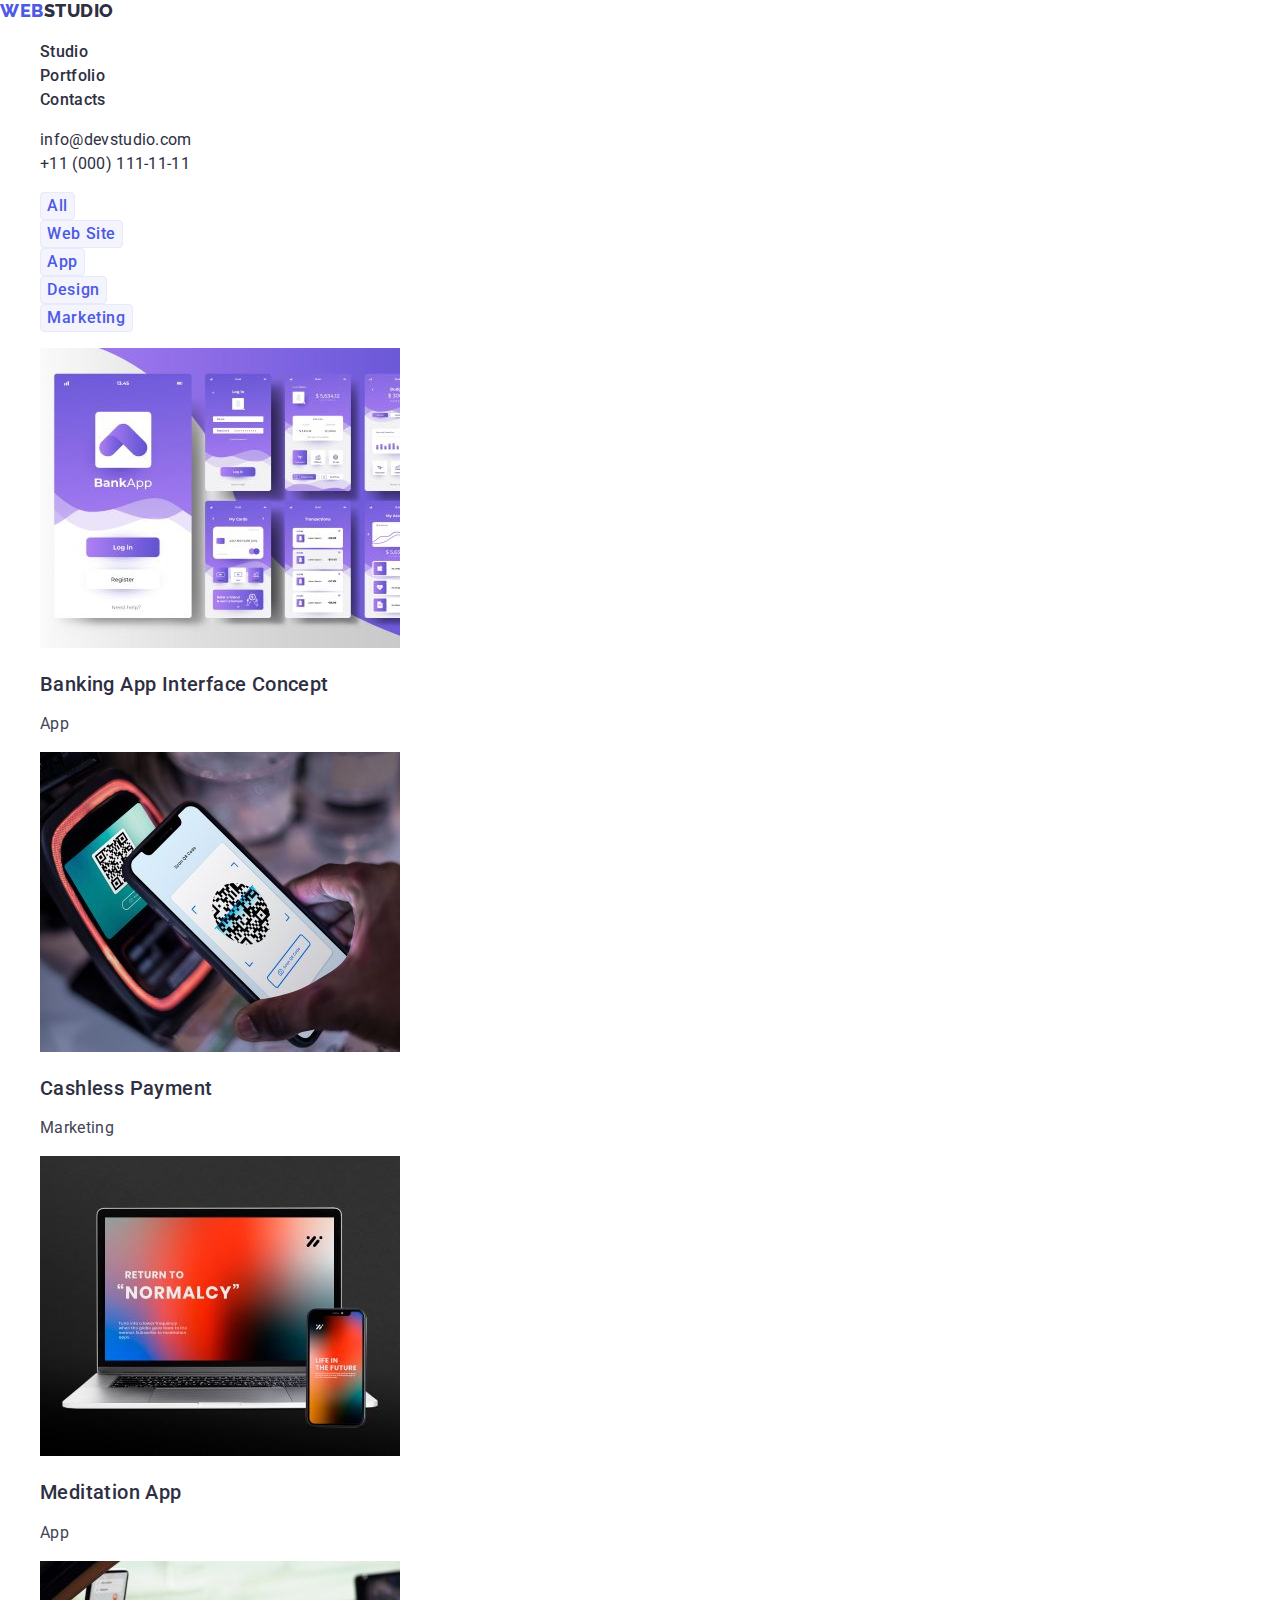
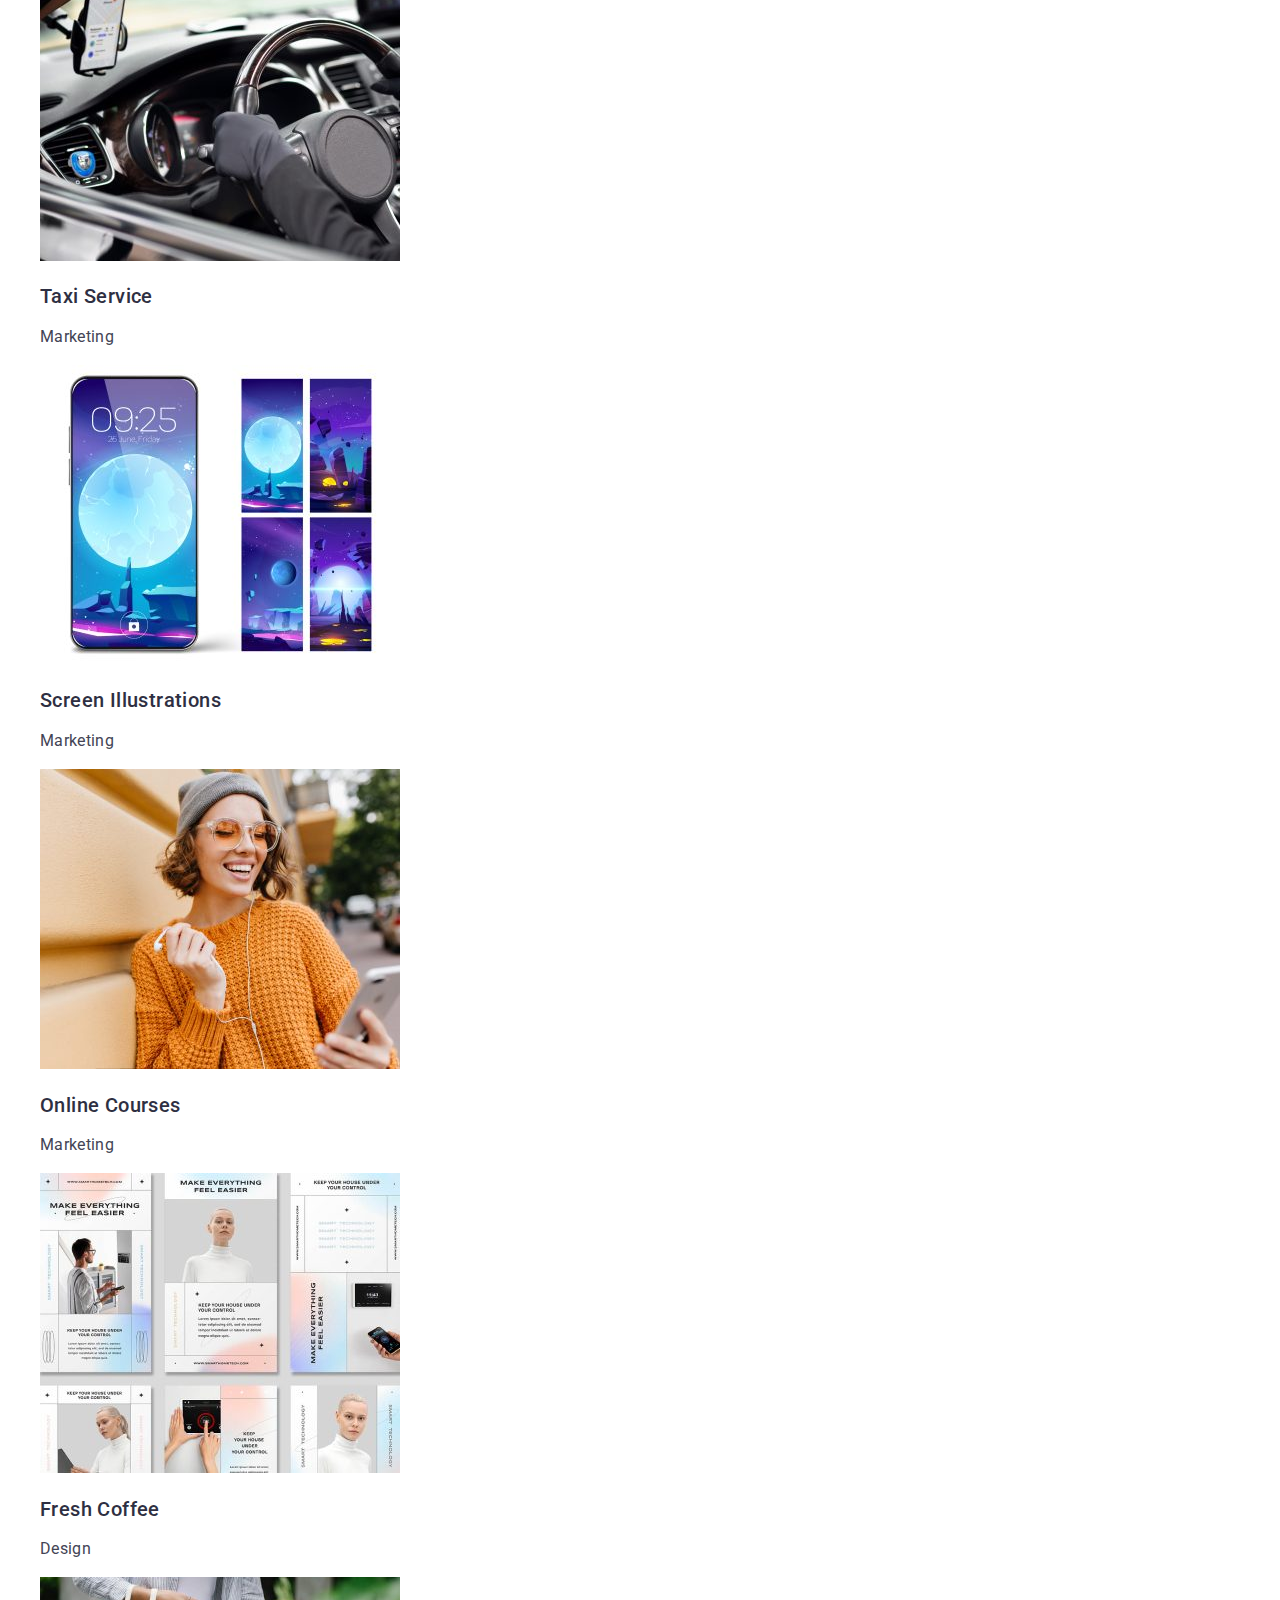
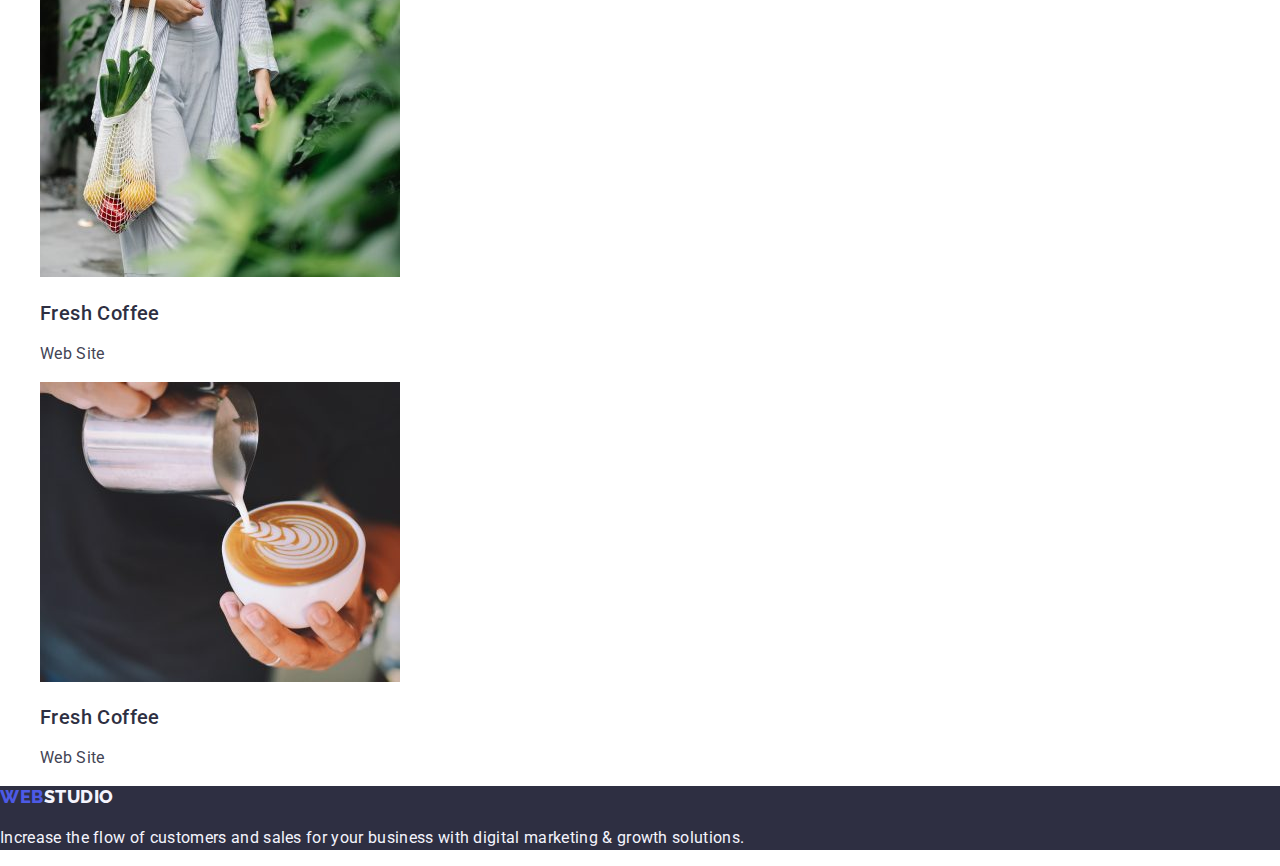
==== portfolio.html @ 171f9cbe "add initial files from previous work" ====
<!DOCTYPE html>
<html lang="en">
  <head>
    <meta charset="UTF-8" />
    <meta name="viewport" content="width=device-width, initial-scale=1.0" />

    <link rel="preconnect" href="https://fonts.googleapis.com" />
    <link rel="preconnect" href="https://fonts.gstatic.com" crossorigin />
    <link
      href="https://fonts.googleapis.com/css2?family=Raleway:ital,wght@0,800;1,800&family=Roboto:wght@400;500;700&display=swap"
      rel="stylesheet"
    />

    <link
      rel="stylesheet"
      href="https://cdn.jsdelivr.net/npm/modern-normalize@2.0.0/modern-normalize.min.css"
    />

    <link rel="stylesheet" href="./css/styles.css" />

    <title>Portfolio</title>
  </head>
  <body>
    <header class="header-portfolio">
      <nav class="header-portfolio-nav">
        <a class="link nav-logo" href="./index.html"
          >Web<span class="header-second-logo">Studio</span></a
        >
        <ul class="list nav-list">
          <li class="nav-list-item">
            <a class="link nav-item-link" href="./index.html">Studio</a>
          </li>
          <li class="nav-list-item">
            <a class="link nav-item-link" href="./portfolio.html">Portfolio</a>
          </li>
          <li class="nav-list-item">
            <a class="link nav-item-link" href="">Contacts</a>
          </li>
        </ul>
      </nav>
      <addres class="header-portfolio-address">
        <ul class="list address-list">
          <li class="address-list-item">
            <a class="link address-item-link" href="mailto:info@devstudio.com"
              >info@devstudio.com</a
            >
          </li>
          <li class="address-list-item">
            <a class="link address-item-link" href="tel:+110001111111"
              >+11 (000) 111-11-11</a
            >
          </li>
        </ul>
      </addres>
    </header>
    <main class="main-portfolio">
      <section class="main-projects">
        <h1 class="visually-hidden">Projects</h1>

        <ul class="list projects-filter-list">
          <li class="filter-list-item">
            <button class="btn filter-item-btn" type="button">All</button>
          </li>
          <li class="filter-list-item">
            <button class="btn filter-item-btn" type="button">Web Site</button>
          </li>
          <li class="filter-list-item">
            <button class="btn filter-item-btn" type="button">App</button>
          </li>
          <li class="filter-list-item">
            <button class="btn filter-item-btn" type="button">Design</button>
          </li>
          <li class="filter-list-item">
            <button class="btn filter-item-btn" type="button">Marketing</button>
          </li>
        </ul>
        <ul class="list projects-list">
          <li class="projects-list-item">
            <img
              class="projects-item-img"
              src="./images/portfolio/img-1.jpg"
              alt="Banking App Interface"
              width="360"
              height="300"
            />
            <h2 class="subtitle projects-item-title">
              Banking App Interface Concept
            </h2>
            <p class="projects-item-text">App</p>
          </li>
          <li class="projects-list-item">
            <img
              class="projects-item-img"
              src="./images/portfolio/img-2.jpg"
              alt="Cashless Payment"
            />
            <h2 class="subtitle projects-item-title">Cashless Payment</h2>
            <p class="projects-item-text">Marketing</p>
          </li>
          <li class="projects-list-item">
            <img
              class="projects-item-img"
              src="./images/portfolio/img-3.jpg"
              alt="Meditation App"
            />
            <h2 class="subtitle projects-item-title">Meditation App</h2>
            <p class="projects-item-text">App</p>
          </li>
          <li class="projects-list-item">
            <img
              class="projects-item-img"
              src="./images/portfolio/img-4.jpg"
              alt="Taxi Service"
            />
            <h2 class="subtitle projects-item-title">Taxi Service</h2>
            <p class="projects-item-text">Marketing</p>
          </li>
          <li class="projects-list-item">
            <img
              class="projects-item-img"
              src="./images/portfolio/img-5.jpg"
              alt="Screen Illustrations"
            />
            <h2 class="subtitle projects-item-title">Screen Illustrations</h2>
            <p class="projects-item-text">Marketing</p>
          </li>
          <li class="projects-list-item">
            <img
              class="projects-item-img"
              src="./images/portfolio/img-6.jpg"
              alt="Online Courses"
            />
            <h2 class="subtitle projects-item-title">Online Courses</h2>
            <p class="projects-item-text">Marketing</p>
          </li>
          <li class="projects-list-item">
            <img
              class="projects-item-img"
              src="./images/portfolio/img-7.jpg"
              alt="Fresh Coffee"
            />
            <h2 class="subtitle projects-item-title">Fresh Coffee</h2>
            <p class="projects-item-text">Design</p>
          </li>
          <li class="projects-list-item">
            <img
              class="projects-item-img"
              src="./images/portfolio/img-8.jpg"
              alt="Fresh Coffee"
            />
            <h2 class="subtitle projects-item-title">Fresh Coffee</h2>
            <p class="projects-item-text">Web Site</p>
          </li>
          <li class="projects-list-item">
            <img
              class="projects-item-img"
              src="./images/portfolio/img-9.jpg"
              alt="Fresh Coffee"
            />
            <h2 class="subtitle projects-item-title">Fresh Coffee</h2>
            <p class="projects-item-text">Web Site</p>
          </li>
        </ul>
      </section>
    </main>
    <footer class="footer-portfolio">
      <a class="link footer-portfolio-logo" href="./index.html"
        >Web<span class="footer-second-logo">Studio</span></a
      >
      <p class="footer-portfolio-text">
        Increase the flow of customers and sales for your business with digital
        marketing & growth solutions.
      </p>
    </footer>
  </body>
</html>
---- css/styles.css ----
:root {
    --title-color: #2E2F42;       /* title,button, logo, background */
    --accent-color: #404BBF;      /* hover,focus */
    --text-color: #434455;        /* text and address*/
    --back-hero-color: #FFFFFF;   /* hero's text, background and text(hover,focus)*/
    --back-footer-color: #F4F4FD; /* logo, btn(background -text and -color)*/
    --logo-btn-color: #4D5AE5;    /* logo,btn text and background*/
    --logo-border-color: #e7e9fc;/* logo-footer,btn border*/
    --title-hero-weight: 500;
}

body{
    font-family: 'Roboto', sans-serif;
    font-size: 16px;
    line-height: 1.5;
    letter-spacing: 0.32px;
    color: var(--title-color)
}

.title {
    font-size: 36px;
    line-height: 1.11;
    letter-spacing: 0.72px;
    text-transform: capitalize;
}

.subtitle {
    font-weight: var(--title-hero-weight);
    font-size: 20px;
    line-height: 1.2;
    letter-spacing: 0.4px;
}

.link {
    text-decoration: none;
}

.list {
    list-style-type: none;
}

.btn {
    font-family: inherit;
    font-weight: var(--title-hero-weight);
    line-height: inherit;
    letter-spacing: 0.64px;
    cursor: pointer;
}

/* #region Header */

/* .header-studio {} */

/* .header-studio-nav {} */


.nav-logo,
.footer-studio-logo,
.footer-portfolio-logo {
    color: var(--logo-btn-color);
    font-family: Raleway;
    font-size: 18px;
    font-weight: 800;
    line-height: 1.17;
    letter-spacing: 0.54px;
    text-transform: uppercase;
}

.header-second-logo {
    color: var(--title-color);
}

/* .nav-list {} */

/* .nav-list-item {} */

.nav-item-link {
    color: inherit;
    font-weight: var(--title-hero-weight);
}

.nav-item-link:hover,
.nav-item-link:focus {
    color: var(--accent-color);
}

/* .header-studio-address {} */

/* .address-list {} */

/* .adress-list-item {} */

.address-item-link {
    color: inherit;
    font-style: normal;
}

.address-item-link:hover,
.address-item-link:focus {
    color: var(--accent-color);
}

/* #endregion */

/* #region Hero */
.hero {
    background: var(--title-color);
}

.hero-title {
    color: var(--back-hero-color);

    font-size: 56px;
    line-height: 1.07;
    letter-spacing: 1.12px;
}

.hero-btn {
    width: 169px;
    height: 56px;
    border-radius: 4px;
    color: var(--back-hero-color);
    background: var(--logo-btn-color);
    box-shadow: 0px 4px 4px rgba(0, 0, 0, 0.15);
}

.hero-btn:hover,
.hero-btn:focus {
    background: var(--accent-color);
}

/* #endregion */

/* #region Feature */

/* .features {} */

.visually-hidden {
    position: absolute;
    white-space: nowrap;
    width: 1px;
    height: 1px;
    overflow: hidden;
    border: 0;
    padding: 0;
    clip: rect(0 0 0 0);
    clip-path: inset(50%);
    margin: -1px;
}

/* .fratures-list {} */

/* .features-list-item {} */

/* .features-item-title {} */

/* .features-item-text {} */

/* #endregion */

/* #region Products */
/* .products {} */

/* .products-title {} */

/* .products-list {} */

/* .products-list-item {} */

/* .products-item-img {} */
/* #endregion Products */

/* #region Team */
.team {
    background: var(--back-footer-color);  
}

/* .team-title {} */

/* .team-list {} */

.team-list-item {
    border-radius: 0px 0px 4px 4px;
    background: var(--back-hero-color);
    box-shadow: 0px 2px 1px 0px rgba(46, 47, 66, 0.08), 0px 1px 1px 0px rgba(46, 47, 66, 0.16), 0px 1px 6px 0px rgba(46, 47, 66, 0.08);
}

/* .team-item-img {} */

/* .team-item-title {} */

.team-item-text {
    color: var(--text-color)
}

/* #endregion Team */

/* #region Studio Footer */
.footer-studio,
.footer-portfolio{
    background: var(--title-color);
}

.footer-second-logo {
    color: var(--back-footer-color);
}

.footer-studio-text,
.footer-portfolio-text {
    color: var(--back-footer-color);
}

/* #endregion Studio Footer */



/* Portfolio */

/* #region Header */
/* .header-portfolio {} */

/* .header-portfolio-nav {} */

/* .header-portfolio-address {} */

/* #endregion Header */

/* #region Projects Portfolio */
/* .main-portfolio {} */

/* .main-projects {} */

/* .projects-filter-list {} */

/* .filter-list-item {} */

.filter-item-btn {
    color: var(--logo-btn-color);
    font-weight: var(--title-hero-weight);
    letter-spacing: 0.64px;

    border-radius: 4px;
    border: 1px solid var(--logo-border-color);
    background-color: var(--back-footer-color);
}

.filter-item-btn:hover,
.filter-item-btn:focus {
    color: var(--back-hero-color);

    background: var(--accent-color);
    box-shadow: 0px 2px 2px 0px rgba(0, 0, 0, 0.12), 0px 2px 1px 0px rgba(0, 0, 0, 0.08), 0px 3px 1px 0px rgba(0, 0, 0, 0.10);
}

/* .projects-list {} */

/* .projects-list-item {} */

/* .projects-item-img {} */

/* .projects-item-title {} */

.projects-item-text {
    color: var(--text-color);
}
/* #endregion Project Portfolio */

/* #region Portfolio Footer */
/* #endregion Portfolio Footer */
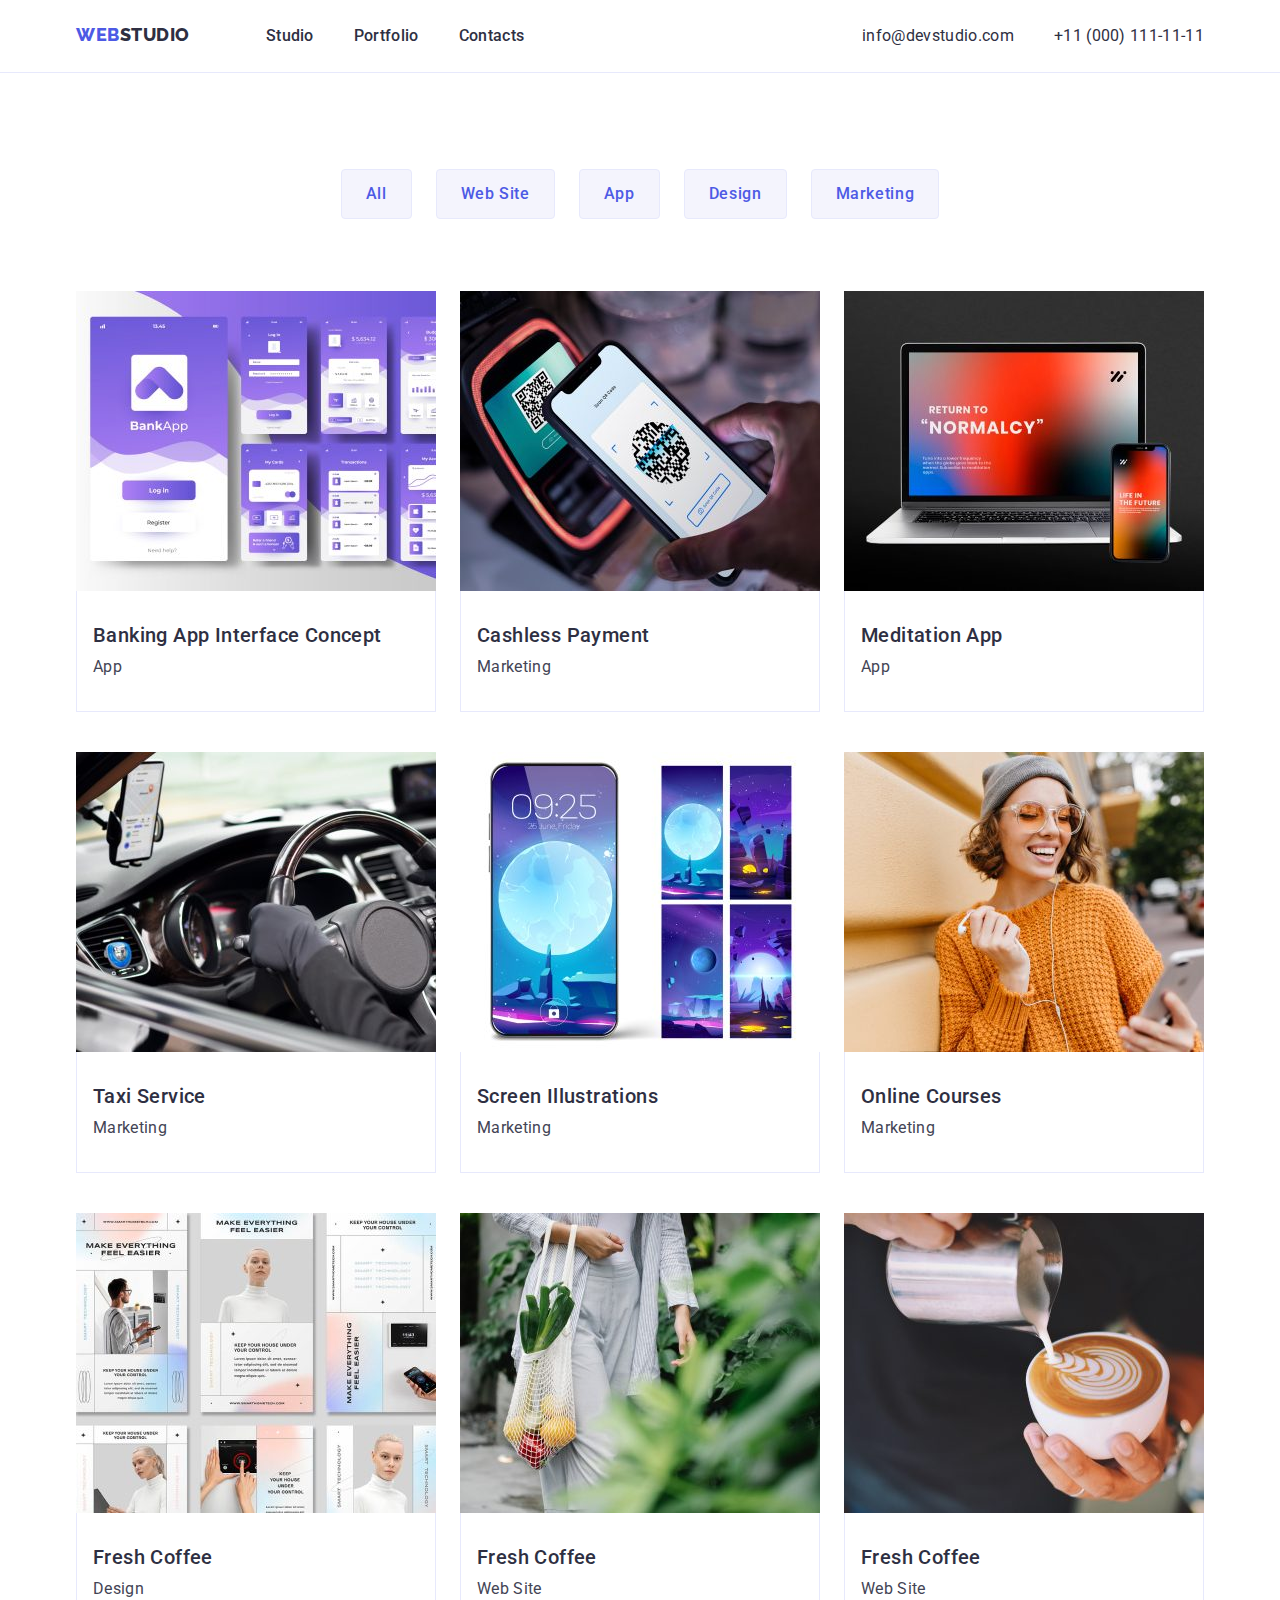
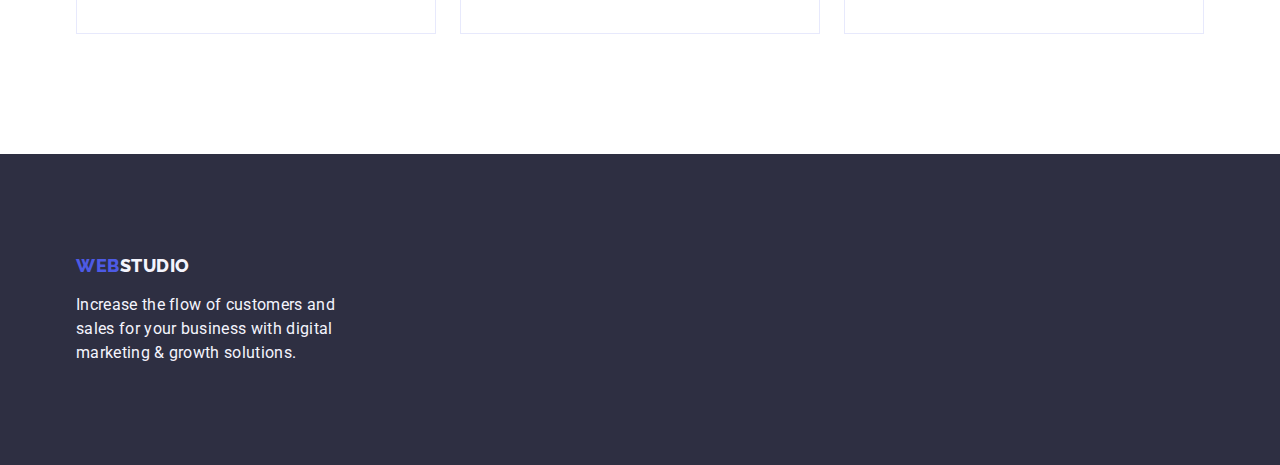
==== commit b15078c9: "add containers, margins, paddings and flex-containers" ====
--- a/portfolio.html
+++ b/portfolio.html
@@ -22,155 +22,187 @@
   </head>
   <body>
     <header class="header-portfolio">
-      <nav class="header-portfolio-nav">
-        <a class="link nav-logo" href="./index.html"
-          >Web<span class="header-second-logo">Studio</span></a
-        >
-        <ul class="list nav-list">
-          <li class="nav-list-item">
-            <a class="link nav-item-link" href="./index.html">Studio</a>
-          </li>
-          <li class="nav-list-item">
-            <a class="link nav-item-link" href="./portfolio.html">Portfolio</a>
-          </li>
-          <li class="nav-list-item">
-            <a class="link nav-item-link" href="">Contacts</a>
-          </li>
-        </ul>
-      </nav>
-      <addres class="header-portfolio-address">
-        <ul class="list address-list">
-          <li class="address-list-item">
-            <a class="link address-item-link" href="mailto:info@devstudio.com"
-              >info@devstudio.com</a
-            >
-          </li>
-          <li class="address-list-item">
-            <a class="link address-item-link" href="tel:+110001111111"
-              >+11 (000) 111-11-11</a
-            >
-          </li>
-        </ul>
-      </addres>
+      <div class="container">
+        <nav class="header-portfolio-nav">
+          <a class="link nav-logo" href="./index.html"
+            >Web<span class="header-second-logo">Studio</span></a
+          >
+          <ul class="list nav-list">
+            <li class="nav-list-item">
+              <a class="link nav-item-link" href="./index.html">Studio</a>
+            </li>
+            <li class="nav-list-item">
+              <a class="link nav-item-link" href="./portfolio.html"
+                >Portfolio</a
+              >
+            </li>
+            <li class="nav-list-item">
+              <a class="link nav-item-link" href="">Contacts</a>
+            </li>
+          </ul>
+        </nav>
+        <addres class="header-portfolio-address">
+          <ul class="list address-list">
+            <li class="address-list-item">
+              <a class="link address-item-link" href="mailto:info@devstudio.com"
+                >info@devstudio.com</a
+              >
+            </li>
+            <li class="address-list-item">
+              <a class="link address-item-link" href="tel:+110001111111"
+                >+11 (000) 111-11-11</a
+              >
+            </li>
+          </ul>
+        </addres>
+      </div>
     </header>
     <main class="main-portfolio">
       <section class="main-projects">
-        <h1 class="visually-hidden">Projects</h1>
-
-        <ul class="list projects-filter-list">
-          <li class="filter-list-item">
-            <button class="btn filter-item-btn" type="button">All</button>
-          </li>
-          <li class="filter-list-item">
-            <button class="btn filter-item-btn" type="button">Web Site</button>
-          </li>
-          <li class="filter-list-item">
-            <button class="btn filter-item-btn" type="button">App</button>
-          </li>
-          <li class="filter-list-item">
-            <button class="btn filter-item-btn" type="button">Design</button>
-          </li>
-          <li class="filter-list-item">
-            <button class="btn filter-item-btn" type="button">Marketing</button>
-          </li>
-        </ul>
-        <ul class="list projects-list">
-          <li class="projects-list-item">
-            <img
-              class="projects-item-img"
-              src="./images/portfolio/img-1.jpg"
-              alt="Banking App Interface"
-              width="360"
-              height="300"
-            />
-            <h2 class="subtitle projects-item-title">
-              Banking App Interface Concept
-            </h2>
-            <p class="projects-item-text">App</p>
-          </li>
-          <li class="projects-list-item">
-            <img
-              class="projects-item-img"
-              src="./images/portfolio/img-2.jpg"
-              alt="Cashless Payment"
-            />
-            <h2 class="subtitle projects-item-title">Cashless Payment</h2>
-            <p class="projects-item-text">Marketing</p>
-          </li>
-          <li class="projects-list-item">
-            <img
-              class="projects-item-img"
-              src="./images/portfolio/img-3.jpg"
-              alt="Meditation App"
-            />
-            <h2 class="subtitle projects-item-title">Meditation App</h2>
-            <p class="projects-item-text">App</p>
-          </li>
-          <li class="projects-list-item">
-            <img
-              class="projects-item-img"
-              src="./images/portfolio/img-4.jpg"
-              alt="Taxi Service"
-            />
-            <h2 class="subtitle projects-item-title">Taxi Service</h2>
-            <p class="projects-item-text">Marketing</p>
-          </li>
-          <li class="projects-list-item">
-            <img
-              class="projects-item-img"
-              src="./images/portfolio/img-5.jpg"
-              alt="Screen Illustrations"
-            />
-            <h2 class="subtitle projects-item-title">Screen Illustrations</h2>
-            <p class="projects-item-text">Marketing</p>
-          </li>
-          <li class="projects-list-item">
-            <img
-              class="projects-item-img"
-              src="./images/portfolio/img-6.jpg"
-              alt="Online Courses"
-            />
-            <h2 class="subtitle projects-item-title">Online Courses</h2>
-            <p class="projects-item-text">Marketing</p>
-          </li>
-          <li class="projects-list-item">
-            <img
-              class="projects-item-img"
-              src="./images/portfolio/img-7.jpg"
-              alt="Fresh Coffee"
-            />
-            <h2 class="subtitle projects-item-title">Fresh Coffee</h2>
-            <p class="projects-item-text">Design</p>
-          </li>
-          <li class="projects-list-item">
-            <img
-              class="projects-item-img"
-              src="./images/portfolio/img-8.jpg"
-              alt="Fresh Coffee"
-            />
-            <h2 class="subtitle projects-item-title">Fresh Coffee</h2>
-            <p class="projects-item-text">Web Site</p>
-          </li>
-          <li class="projects-list-item">
-            <img
-              class="projects-item-img"
-              src="./images/portfolio/img-9.jpg"
-              alt="Fresh Coffee"
-            />
-            <h2 class="subtitle projects-item-title">Fresh Coffee</h2>
-            <p class="projects-item-text">Web Site</p>
-          </li>
-        </ul>
+        <div class="container">
+          <h1 class="visually-hidden">Projects</h1>
+
+          <ul class="list projects-filter-list">
+            <li class="filter-list-item">
+              <button class="btn filter-item-btn" type="button">All</button>
+            </li>
+            <li class="filter-list-item">
+              <button class="btn filter-item-btn" type="button">
+                Web Site
+              </button>
+            </li>
+            <li class="filter-list-item">
+              <button class="btn filter-item-btn" type="button">App</button>
+            </li>
+            <li class="filter-list-item">
+              <button class="btn filter-item-btn" type="button">Design</button>
+            </li>
+            <li class="filter-list-item">
+              <button class="btn filter-item-btn" type="button">
+                Marketing
+              </button>
+            </li>
+          </ul>
+          <ul class="list projects-list card-set">
+            <li class="projects-list-item card-set-item">
+              <img
+                class="projects-item-img"
+                src="./images/portfolio/img-1.jpg"
+                alt="Banking App Interface"
+                width="360"
+                height="300"
+              />
+              <div class="project-desc-container">
+                <h2 class="subtitle projects-item-title">
+                  Banking App Interface Concept
+                </h2>
+                <p class="projects-item-text">App</p>
+              </div>
+            </li>
+            <li class="projects-list-item card-set-item">
+              <img
+                class="projects-item-img"
+                src="./images/portfolio/img-2.jpg"
+                alt="Cashless Payment"
+              />
+              <div class="project-desc-container">
+                <h2 class="subtitle projects-item-title">Cashless Payment</h2>
+                <p class="projects-item-text">Marketing</p>
+              </div>
+            </li>
+            <li class="projects-list-item card-set-item">
+              <img
+                class="projects-item-img"
+                src="./images/portfolio/img-3.jpg"
+                alt="Meditation App"
+              />
+              <div class="project-desc-container">
+                <h2 class="subtitle projects-item-title">Meditation App</h2>
+                <p class="projects-item-text">App</p>
+              </div>
+            </li>
+            <li class="projects-list-item card-set-item">
+              <img
+                class="projects-item-img"
+                src="./images/portfolio/img-4.jpg"
+                alt="Taxi Service"
+              />
+              <div class="project-desc-container">
+                <h2 class="subtitle projects-item-title">Taxi Service</h2>
+                <p class="projects-item-text">Marketing</p>
+              </div>
+            </li>
+            <li class="projects-list-item card-set-item">
+              <img
+                class="projects-item-img"
+                src="./images/portfolio/img-5.jpg"
+                alt="Screen Illustrations"
+              />
+              <div class="project-desc-container">
+                <h2 class="subtitle projects-item-title">
+                  Screen Illustrations
+                </h2>
+                <p class="projects-item-text">Marketing</p>
+              </div>
+            </li>
+            <li class="projects-list-item card-set-item">
+              <img
+                class="projects-item-img"
+                src="./images/portfolio/img-6.jpg"
+                alt="Online Courses"
+              />
+              <div class="project-desc-container">
+                <h2 class="subtitle projects-item-title">Online Courses</h2>
+                <p class="projects-item-text">Marketing</p>
+              </div>
+            </li>
+            <li class="projects-list-item card-set-item">
+              <img
+                class="projects-item-img"
+                src="./images/portfolio/img-7.jpg"
+                alt="Fresh Coffee"
+              />
+              <div class="project-desc-container">
+                <h2 class="subtitle projects-item-title">Fresh Coffee</h2>
+                <p class="projects-item-text">Design</p>
+              </div>
+            </li>
+            <li class="projects-list-item card-set-item">
+              <img
+                class="projects-item-img"
+                src="./images/portfolio/img-8.jpg"
+                alt="Fresh Coffee"
+              />
+              <div class="project-desc-container">
+                <h2 class="subtitle projects-item-title">Fresh Coffee</h2>
+                <p class="projects-item-text">Web Site</p>
+              </div>
+            </li>
+            <li class="projects-list-item card-set-item">
+              <img
+                class="projects-item-img"
+                src="./images/portfolio/img-9.jpg"
+                alt="Fresh Coffee"
+              />
+              <div class="project-desc-container">
+                <h2 class="subtitle projects-item-title">Fresh Coffee</h2>
+                <p class="projects-item-text">Web Site</p>
+              </div>
+            </li>
+          </ul>
+        </div>
       </section>
     </main>
     <footer class="footer-portfolio">
-      <a class="link footer-portfolio-logo" href="./index.html"
-        >Web<span class="footer-second-logo">Studio</span></a
-      >
-      <p class="footer-portfolio-text">
-        Increase the flow of customers and sales for your business with digital
-        marketing & growth solutions.
-      </p>
+      <div class="container">
+        <a class="link footer-portfolio-logo" href="./index.html"
+          >Web<span class="footer-second-logo">Studio</span></a
+        >
+        <p class="footer-portfolio-text">
+          Increase the flow of customers and sales for your business with
+          digital marketing & growth solutions.
+        </p>
+      </div>
     </footer>
   </body>
 </html>
--- a/css/styles.css
+++ b/css/styles.css
@@ -1,4 +1,5 @@
 :root {
+    /*  Colors */
     --title-color: #2E2F42;       /* title,button, logo, background */
     --accent-color: #404BBF;      /* hover,focus */
     --text-color: #434455;        /* text and address*/
@@ -6,15 +7,52 @@
     --back-footer-color: #F4F4FD; /* logo, btn(background -text and -color)*/
     --logo-btn-color: #4D5AE5;    /* logo,btn text and background*/
     --logo-border-color: #e7e9fc;/* logo-footer,btn border*/
+    /* Fonts */
     --title-hero-weight: 500;
-}
+
+    /* Gaps */
+    --items: 4;
+    --gap: 24px;
+    --gap-nav: 40px;
+
+    /* Margins */
+    --mb-title: 72px;     
+    --mb-desc: 8px;
+
+    /* Padding */
+    --pt-section: 120px;
+    --pb-section: 120px;
+
+    --pt-footer: 101px;
+    --pb-footer: 100px;
+
+    --ptb-portfolio-cards: 32px;
+    --prl-portfolio-cards: 16px;
+}
+
+/* #region Common styles */
 
 body{
     font-family: 'Roboto', sans-serif;
     font-size: 16px;
     line-height: 1.5;
     letter-spacing: 0.32px;
-    color: var(--title-color)
+    color: var(--title-color);
+}
+
+h1,h2,h3,h4,h5,h6,p {
+    margin: 0;
+    padding: 0;
+}
+
+ul {
+    margin: 0;
+    padding: 0;
+}
+
+img {
+    display: block;
+    max-width: 100%;
 }
 
 .title {
@@ -22,6 +60,7 @@
     line-height: 1.11;
     letter-spacing: 0.72px;
     text-transform: capitalize;
+    text-align: center;
 }
 
 .subtitle {
@@ -47,12 +86,52 @@
     cursor: pointer;
 }
 
+.container {
+    width: 1158px;
+    margin: 0 auto;
+    padding: 0 15px;
+}
+
+.section {
+    padding-top: var(--pt-section);
+}
+
+.card-set {
+    display: flex;
+    flex-wrap: wrap;
+    gap: var(--gap);
+}
+
+.card-set-item {
+    flex-basis: calc((100% - (var(--items) - 1) * var(--gap)) / var(--items));
+}
+
+/* #endregion */
+
 /* #region Header */
 
-/* .header-studio {} */
-
-/* .header-studio-nav {} */
-
+.header-portfolio, 
+.header-studio{
+    border-bottom: 1px solid var(--logo-border-color);
+}
+
+.header-studio .container,
+.header-portfolio .container {
+    display: flex;
+    align-items: center;
+    justify-content: space-between;
+}
+
+.header-studio-nav,
+.header-portfolio-nav {
+    display: flex;
+    gap: 76px;
+}
+
+.nav-logo{
+    display: block;
+    padding: 24px 0;
+}
 
 .nav-logo,
 .footer-studio-logo,
@@ -70,12 +149,22 @@
     color: var(--title-color);
 }
 
-/* .nav-list {} */
+.nav-list {
+    display: flex;
+    gap: var(--gap-nav);
+
+}
 
 /* .nav-list-item {} */
 
+.nav-item-link,
+.address-item-link {
+    display: block;
+    padding: 24px 0;
+    color: inherit;
+}
+
 .nav-item-link {
-    color: inherit;
     font-weight: var(--title-hero-weight);
 }
 
@@ -86,12 +175,14 @@
 
 /* .header-studio-address {} */
 
-/* .address-list {} */
+.address-list {
+    display: flex;
+    gap: var(--gap-nav);
+}
 
 /* .adress-list-item {} */
 
 .address-item-link {
-    color: inherit;
     font-style: normal;
 }
 
@@ -107,21 +198,30 @@
     background: var(--title-color);
 }
 
+.hero .container{
+    padding: 188px 0; 
+    text-align: center;
+
+}
+
 .hero-title {
     color: var(--back-hero-color);
-
+    max-width: 496px;
+    text-align: center;
     font-size: 56px;
     line-height: 1.07;
     letter-spacing: 1.12px;
+    margin: 0 auto 48px auto;
 }
 
 .hero-btn {
-    width: 169px;
+    min-width: 169px;
     height: 56px;
     border-radius: 4px;
     color: var(--back-hero-color);
     background: var(--logo-btn-color);
     box-shadow: 0px 4px 4px rgba(0, 0, 0, 0.15);
+    border-color: transparent;
 }
 
 .hero-btn:hover,
@@ -134,6 +234,10 @@
 /* #region Feature */
 
 /* .features {} */
+
+.features .container {
+    display: flex;
+}
 
 .visually-hidden {
     position: absolute;
@@ -152,18 +256,26 @@
 
 /* .features-list-item {} */
 
-/* .features-item-title {} */
+.features-item-title {
+    margin-bottom: var(--mb-desc);
+}
 
 /* .features-item-text {} */
 
 /* #endregion */
 
 /* #region Products */
-/* .products {} */
-
-/* .products-title {} */
-
-/* .products-list {} */
+.products {
+    padding-bottom: var(--pb-section);
+}
+
+.products-title {
+    margin-bottom: var(--mb-title);
+}
+
+.products-list {
+    --items: 3;
+}
 
 /* .products-list-item {} */
 
@@ -173,9 +285,17 @@
 /* #region Team */
 .team {
     background: var(--back-footer-color);  
-}
-
-/* .team-title {} */
+    padding-bottom: var(--pb-section);
+}
+
+.team-desc-container {
+    padding: 32px 0;
+    text-align: center;
+}
+
+.team-title {
+    margin-bottom: var(--mb-title);
+}
 
 /* .team-list {} */
 
@@ -187,7 +307,9 @@
 
 /* .team-item-img {} */
 
-/* .team-item-title {} */
+.team-item-title {
+    margin-bottom: var(--mb-desc);
+}
 
 .team-item-text {
     color: var(--text-color)
@@ -199,6 +321,13 @@
 .footer-studio,
 .footer-portfolio{
     background: var(--title-color);
+    padding: var(--pt-footer) 0 var(--pb-footer) 0;
+}
+
+.footer-studio-logo,
+.footer-portfolio-logo {
+    display: block;
+    margin-bottom: 17px;
 }
 
 .footer-second-logo {
@@ -208,6 +337,7 @@
 .footer-studio-text,
 .footer-portfolio-text {
     color: var(--back-footer-color);
+    max-width: 264px;
 }
 
 /* #endregion Studio Footer */
@@ -228,9 +358,17 @@
 /* #region Projects Portfolio */
 /* .main-portfolio {} */
 
-/* .main-projects {} */
-
-/* .projects-filter-list {} */
+.main-projects {
+    padding-top: 96px;
+    padding-bottom: var(--pb-section);
+}
+
+.projects-filter-list {
+    display: flex;
+    gap: var(--gap);
+    justify-content: center;
+    margin-bottom: var(--mb-title);
+}
 
 /* .filter-list-item {} */
 
@@ -239,6 +377,8 @@
     font-weight: var(--title-hero-weight);
     letter-spacing: 0.64px;
 
+    padding: 12px var(--gap);
+
     border-radius: 4px;
     border: 1px solid var(--logo-border-color);
     background-color: var(--back-footer-color);
@@ -250,15 +390,27 @@
 
     background: var(--accent-color);
     box-shadow: 0px 2px 2px 0px rgba(0, 0, 0, 0.12), 0px 2px 1px 0px rgba(0, 0, 0, 0.08), 0px 3px 1px 0px rgba(0, 0, 0, 0.10);
-}
-
-/* .projects-list {} */
+    border-color: var(--accent-color);
+}
+
+.projects-list {
+    --items: 3;
+    row-gap: var(--gap-nav);
+}
 
 /* .projects-list-item {} */
 
 /* .projects-item-img {} */
 
-/* .projects-item-title {} */
+.project-desc-container {
+    padding: var(--ptb-portfolio-cards) var(--prl-portfolio-cards);
+    border: 1px solid var(--logo-border-color);
+    border-top: none;
+}
+
+.projects-item-title {
+    margin-bottom: var(--mb-desc);
+}
 
 .projects-item-text {
     color: var(--text-color);
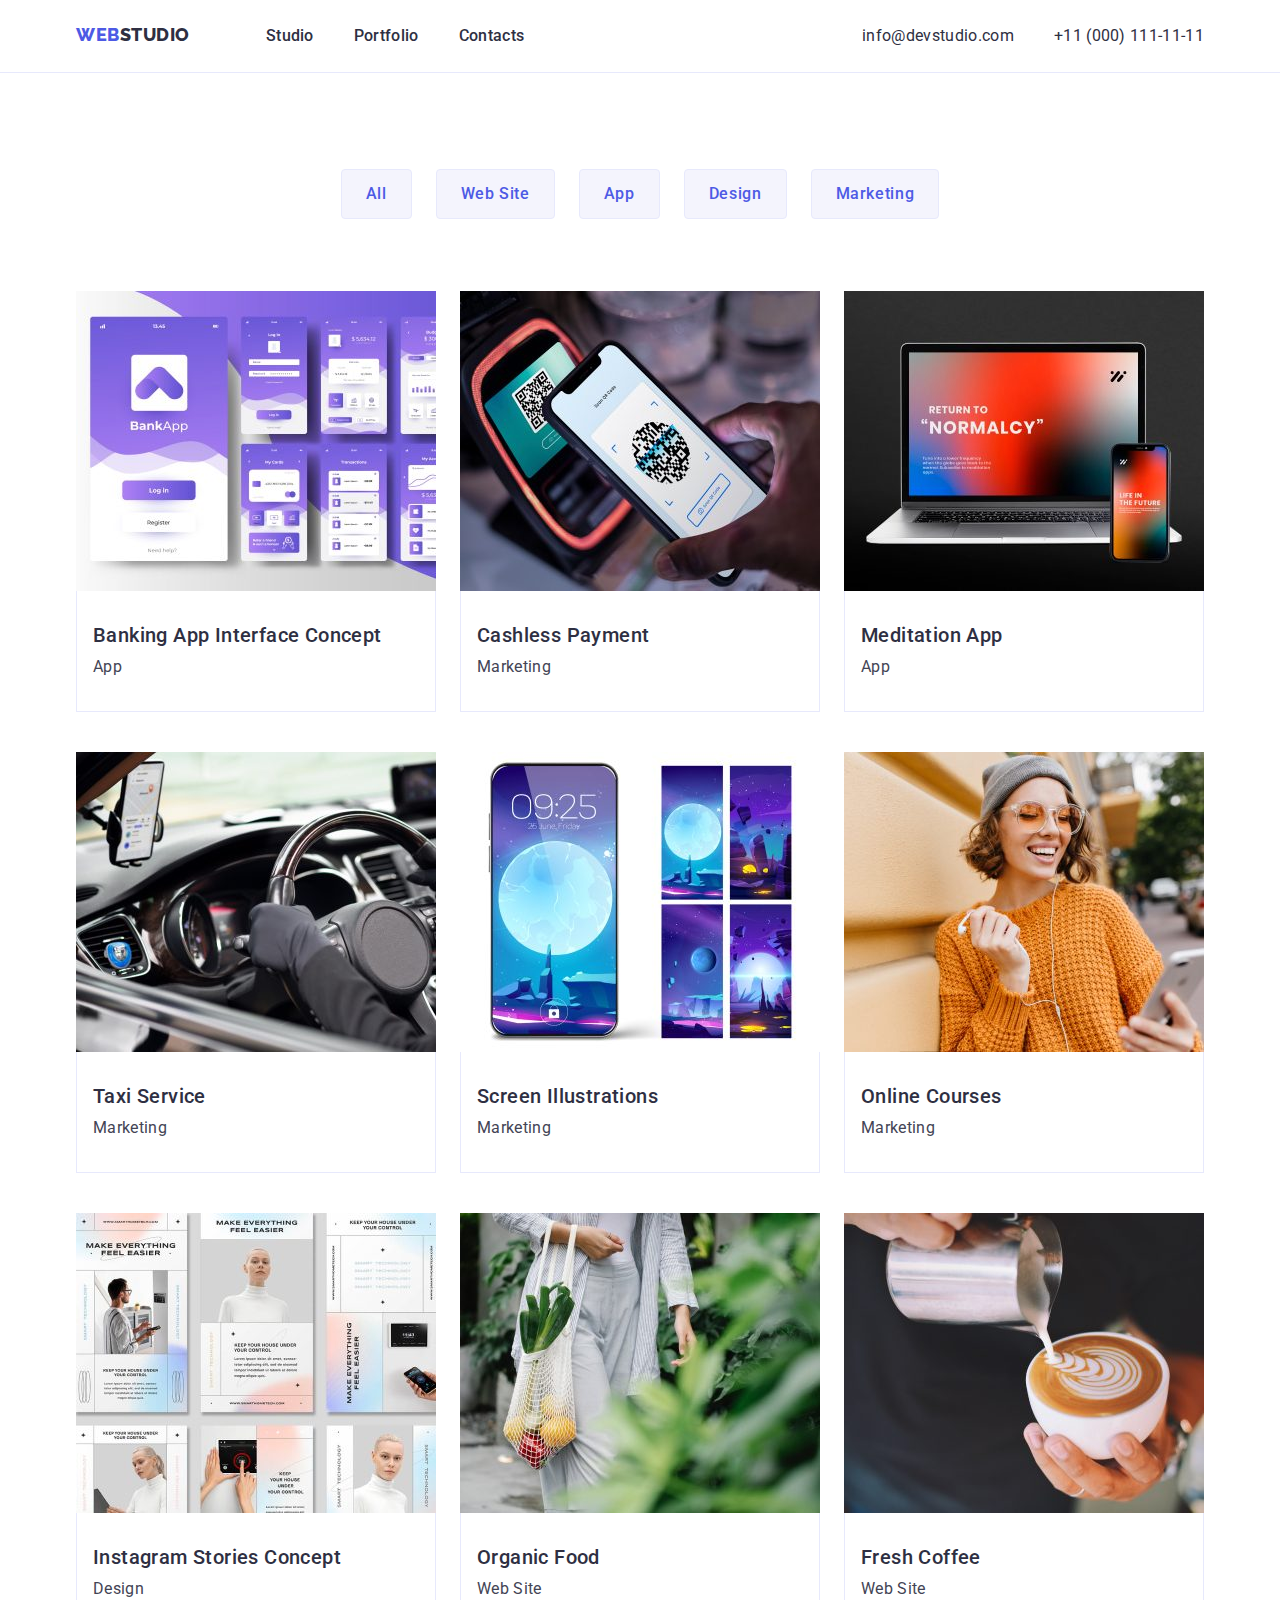
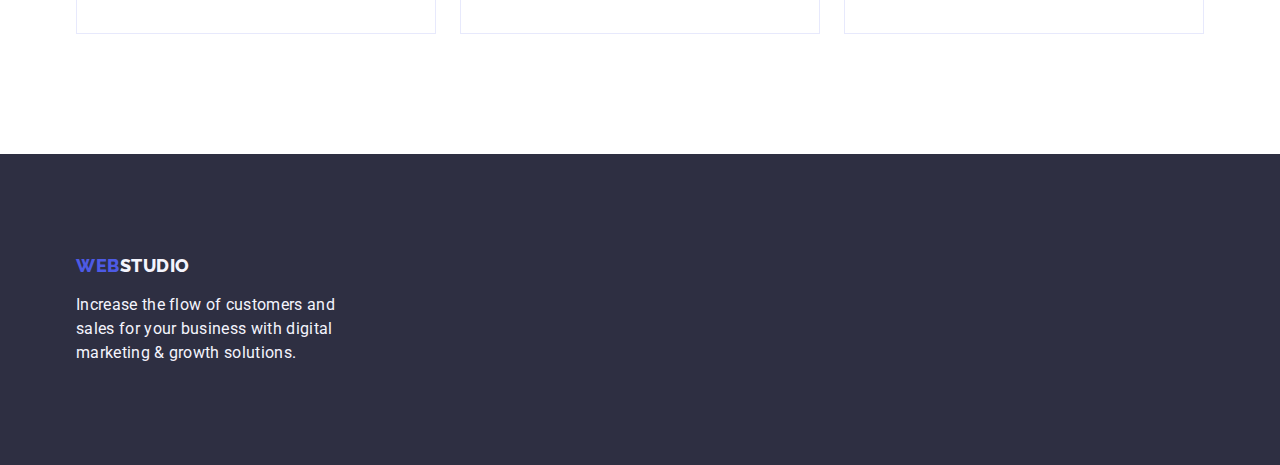
==== commit fc26da67: "change cards title in portfolio page" ====
--- a/portfolio.html
+++ b/portfolio.html
@@ -163,7 +163,9 @@
                 alt="Fresh Coffee"
               />
               <div class="project-desc-container">
-                <h2 class="subtitle projects-item-title">Fresh Coffee</h2>
+                <h2 class="subtitle projects-item-title">
+                  Instagram Stories Concept
+                </h2>
                 <p class="projects-item-text">Design</p>
               </div>
             </li>
@@ -174,7 +176,7 @@
                 alt="Fresh Coffee"
               />
               <div class="project-desc-container">
-                <h2 class="subtitle projects-item-title">Fresh Coffee</h2>
+                <h2 class="subtitle projects-item-title">Organic Food</h2>
                 <p class="projects-item-text">Web Site</p>
               </div>
             </li>
